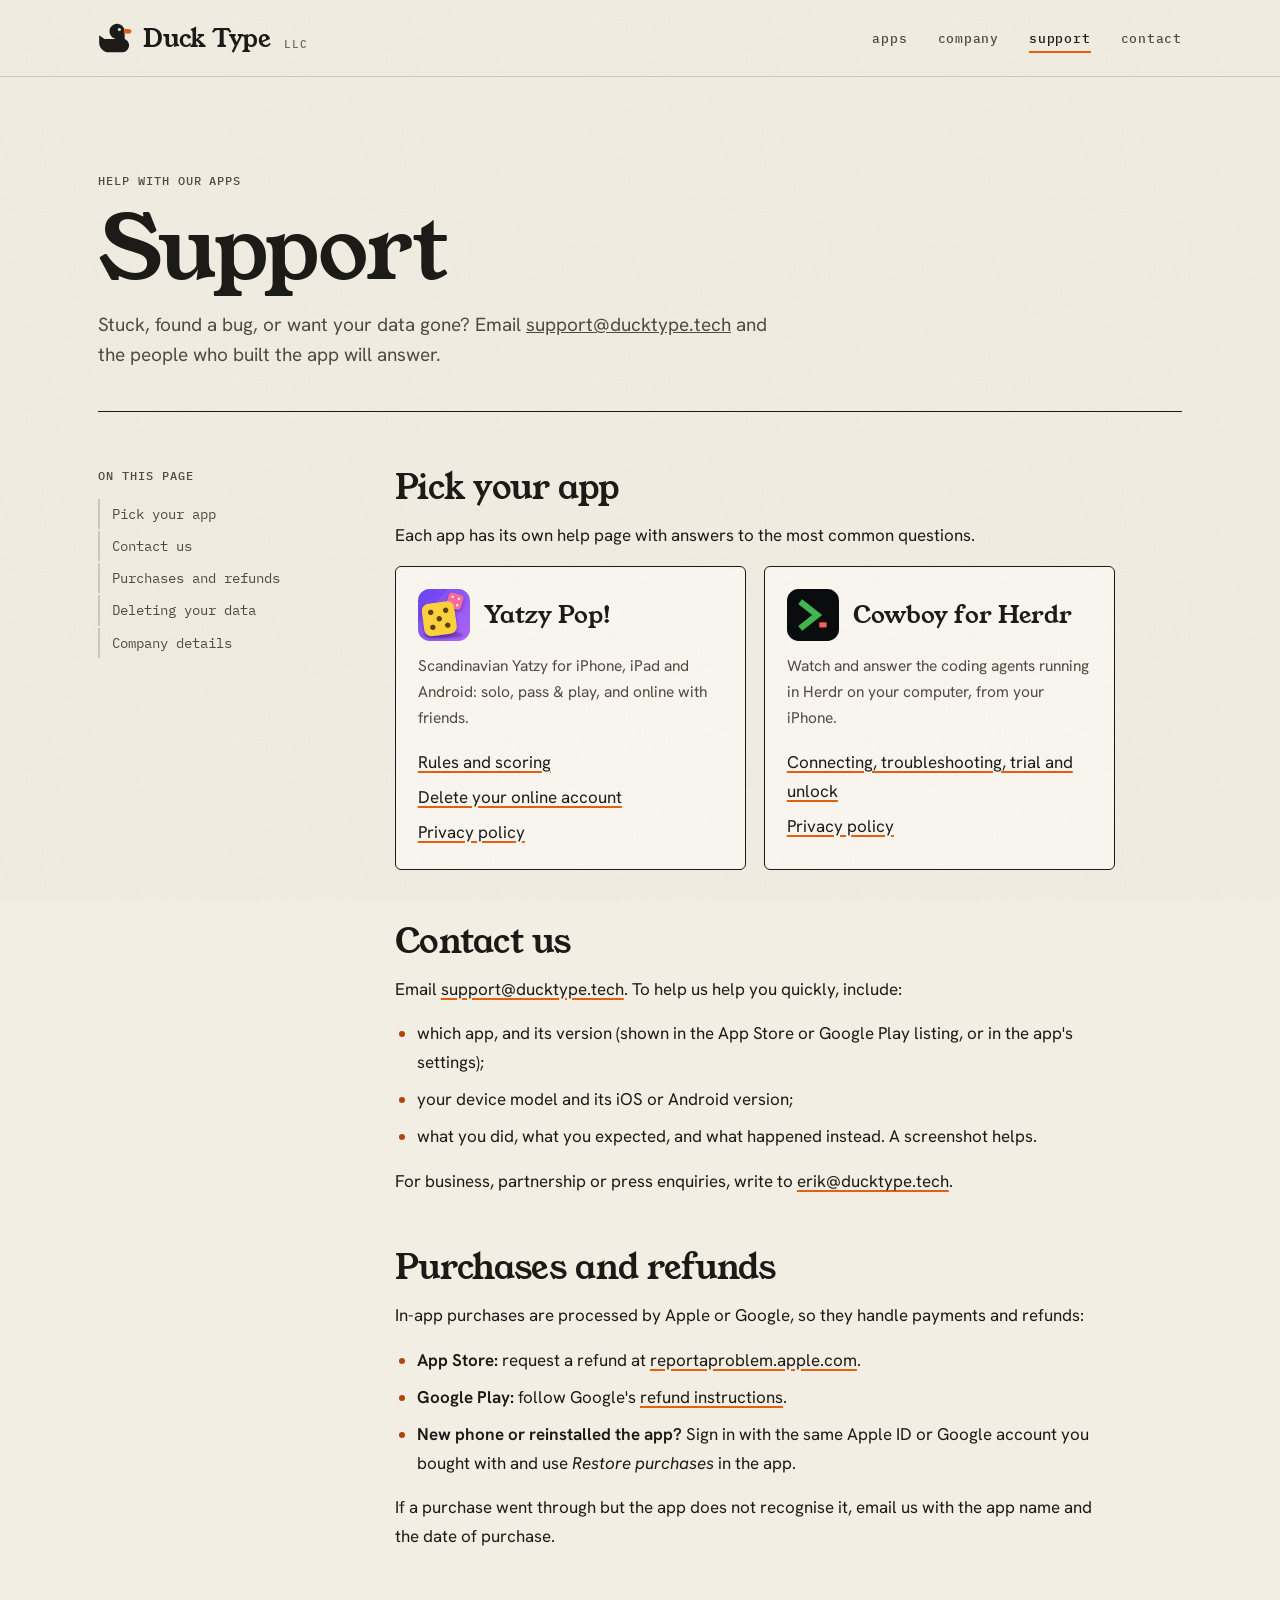
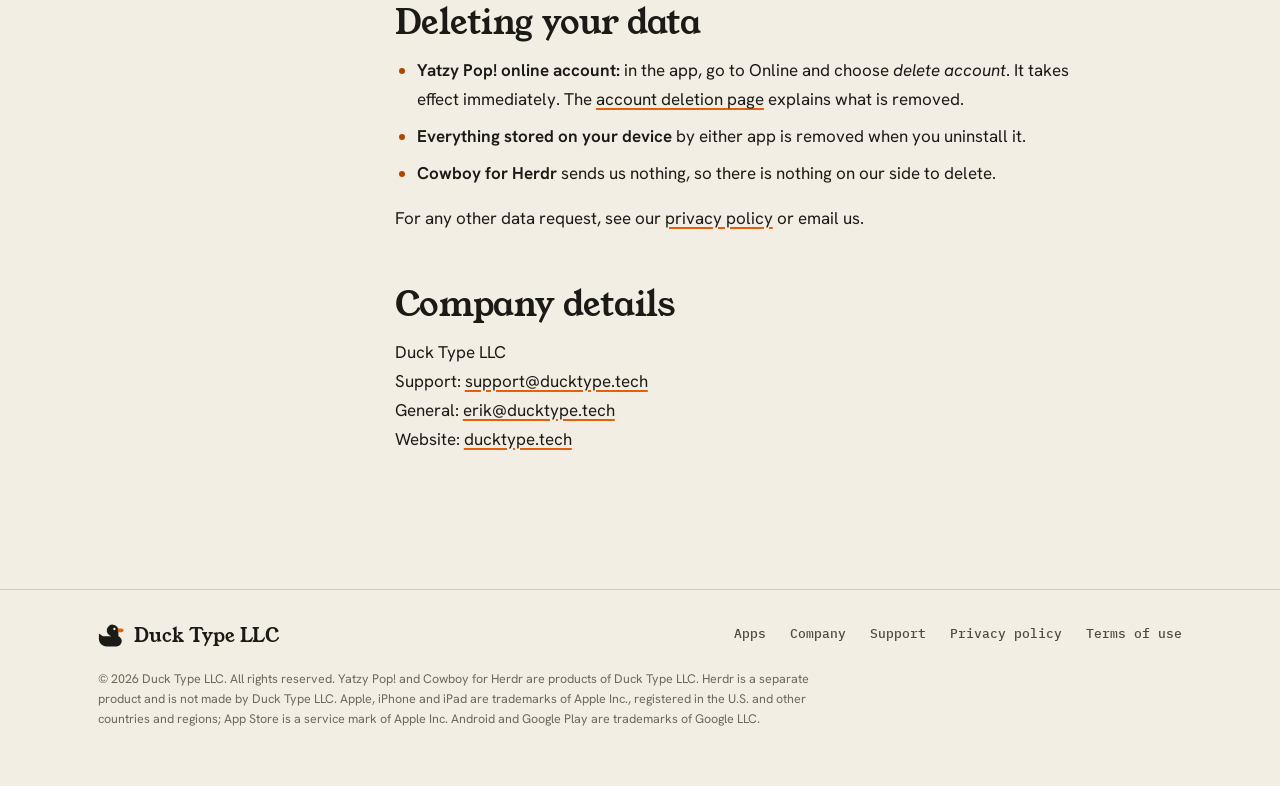
==== support.html @ e338aec7 "Replace the personal portfolio with the Duck Type LLC company site Presents the two apps, Yatzy Pop!" ====
<!doctype html>
<html lang="en">
<head>
<meta charset="utf-8">
<meta name="viewport" content="width=device-width, initial-scale=1">
<title>Support · Duck Type LLC</title>
<meta name="description" content="Get help with Yatzy Pop! or Cowboy for Herdr: contact details, purchases and refunds, and deleting your data.">
<link rel="canonical" href="https://ducktype.tech/support">
<meta property="og:title" content="Support · Duck Type LLC">
<meta property="og:image" content="https://ducktype.tech/og.png">
<meta name="theme-color" content="#f3eee3">
<link rel="icon" href="/favicon.svg" type="image/svg+xml">
<link rel="icon" href="/favicon-48.png" sizes="48x48" type="image/png">
<link rel="apple-touch-icon" href="/apple-touch-icon.png">
<link rel="preload" href="/assets/fonts/young-serif-400.woff2" as="font" type="font/woff2" crossorigin>
<link rel="stylesheet" href="/assets/site.css">
</head>
<body>

<svg width="0" height="0" style="position:absolute" aria-hidden="true" focusable="false">
  <symbol id="duck" viewBox="5 8 58 51">
    <path fill="currentColor" d="M7 29l9 6h19a13 13 0 1 1 15.5-12.7V35c4.4 1.7 7.5 6 7.5 10.9C58 52.6 52.6 58 45.9 58H24C14.6 58 7 50.4 7 41z"/>
    <path style="fill:var(--bill)" d="M49 18h8.5c2.5 0 4.5 1.8 4.5 4s-2 4-4.5 4H49z"/>
    <circle style="fill:var(--paper)" cx="41.5" cy="19" r="2.6"/>
  </symbol>
</svg>

<a class="skip" href="#main">Skip to content</a>

<header class="site-head">
  <div class="wrap head-row">
    <a class="brand" href="/" aria-label="Duck Type LLC, home">
      <svg aria-hidden="true"><use href="#duck"/></svg>
      <span class="brand-name">Duck Type</span><span class="brand-llc">LLC</span>
    </a>
    <nav class="site-nav" aria-label="Main">
      <a href="/#apps">apps</a>
      <a href="/#company" class="nav-optional">company</a>
      <a href="/support" aria-current="page">support</a>
      <a href="/#contact">contact</a>
    </nav>
  </div>
</header>

<main id="main" class="wrap">
  <div class="doc-head">
    <div class="eyebrow">Help with our apps</div>
    <h1>Support</h1>
    <!--email_off-->
    <p>Stuck, found a bug, or want your data gone? Email <a href="mailto:support@ducktype.tech">support@ducktype.tech</a> and the people who built the app will answer.</p>
    <!--/email_off-->
  </div>

  <div class="doc">
    <nav class="toc" aria-label="On this page">
      <div class="eyebrow">On this page</div>
      <ol>
        <li><a href="#apps">Pick your app</a></li>
        <li><a href="#contact">Contact us</a></li>
        <li><a href="#purchases">Purchases and refunds</a></li>
        <li><a href="#delete">Deleting your data</a></li>
        <li><a href="#company">Company details</a></li>
      </ol>
    </nav>

    <article class="prose">
      <h2 id="apps">Pick your app</h2>
      <p>Each app has its own help page with answers to the most common questions.</p>
      <div class="app-help">
        <section class="app-help-card" id="yatzy" aria-labelledby="help-yatzy">
          <header><img src="/assets/img/yatzy-icon.webp" alt="" width="52" height="52"><h3 id="help-yatzy">Yatzy Pop!</h3></header>
          <p>Scandinavian Yatzy for iPhone, iPad and Android: solo, pass &amp; play, and online with friends.</p>
          <ul>
            <li><a href="https://yatzy.ducktype.tech/#rules">Rules and scoring</a></li>
            <li><a href="https://yatzy.ducktype.tech/delete-account">Delete your online account</a></li>
            <li><a href="https://yatzy.ducktype.tech/privacy">Privacy policy</a></li>
          </ul>
        </section>
        <section class="app-help-card" id="cowboy" aria-labelledby="help-cowboy">
          <header><img src="/assets/img/cowboy-icon.webp" alt="" width="52" height="52"><h3 id="help-cowboy">Cowboy for Herdr</h3></header>
          <p>Watch and answer the coding agents running in Herdr on your computer, from your iPhone.</p>
          <ul>
            <li><a href="https://cowboy.ducktype.tech/support">Connecting, troubleshooting, trial and unlock</a></li>
            <li><a href="https://cowboy.ducktype.tech/privacy">Privacy policy</a></li>
          </ul>
        </section>
      </div>

      <h2 id="contact">Contact us</h2>
      <!--email_off-->
      <p>Email <a href="mailto:support@ducktype.tech">support@ducktype.tech</a>. To help us help you quickly, include:</p>
      <!--/email_off-->
      <ul>
        <li>which app, and its version (shown in the App Store or Google Play listing, or in the app's settings);</li>
        <li>your device model and its iOS or Android version;</li>
        <li>what you did, what you expected, and what happened instead. A screenshot helps.</li>
      </ul>
      <!--email_off-->
      <p>For business, partnership or press enquiries, write to <a href="mailto:erik@ducktype.tech">erik@ducktype.tech</a>.</p>
      <!--/email_off-->

      <h2 id="purchases">Purchases and refunds</h2>
      <p>In-app purchases are processed by Apple or Google, so they handle payments and refunds:</p>
      <ul>
        <li><strong>App Store:</strong> request a refund at <a href="https://reportaproblem.apple.com" rel="noopener">reportaproblem.apple.com</a>.</li>
        <li><strong>Google Play:</strong> follow Google's <a href="https://support.google.com/googleplay/answer/2479637" rel="noopener">refund instructions</a>.</li>
        <li><strong>New phone or reinstalled the app?</strong> Sign in with the same Apple ID or Google account you bought with and use <em>Restore purchases</em> in the app.</li>
      </ul>
      <p>If a purchase went through but the app does not recognise it, email us with the app name and the date of purchase.</p>

      <h2 id="delete">Deleting your data</h2>
      <ul>
        <li><strong>Yatzy Pop! online account:</strong> in the app, go to Online and choose <em>delete account</em>. It takes effect immediately. The <a href="https://yatzy.ducktype.tech/delete-account">account deletion page</a> explains what is removed.</li>
        <li><strong>Everything stored on your device</strong> by either app is removed when you uninstall it.</li>
        <li><strong>Cowboy for Herdr</strong> sends us nothing, so there is nothing on our side to delete.</li>
      </ul>
      <p>For any other data request, see our <a href="/privacy">privacy policy</a> or email us.</p>

      <h2 id="company">Company details</h2>
      <!--email_off-->
      <p>Duck Type LLC<br>Support: <a href="mailto:support@ducktype.tech">support@ducktype.tech</a><br>General: <a href="mailto:erik@ducktype.tech">erik@ducktype.tech</a><br>Website: <a href="https://ducktype.tech/">ducktype.tech</a></p>
      <!--/email_off-->
    </article>
  </div>
</main>

<footer class="site-foot">
  <div class="wrap">
    <div class="foot-row">
      <div class="foot-brand"><svg aria-hidden="true"><use href="#duck"/></svg><b>Duck Type LLC</b></div>
      <nav class="foot-nav" aria-label="Footer">
        <a href="/#apps">Apps</a>
        <a href="/#company">Company</a>
        <a href="/support" aria-current="page">Support</a>
        <a href="/privacy">Privacy policy</a>
        <a href="/terms">Terms of use</a>
      </nav>
    </div>
    <p class="foot-legal">© 2026 Duck Type LLC. All rights reserved. Yatzy Pop! and Cowboy for Herdr are products of Duck Type LLC. Herdr is a separate product and is not made by Duck Type LLC. Apple, iPhone and iPad are trademarks of Apple Inc., registered in the U.S. and other countries and regions; App Store is a service mark of Apple Inc. Android and Google Play are trademarks of Google LLC.</p>
  </div>
</footer>

</body>
</html>
---- assets/site.css ----
/* Duck Type LLC: ducktype.tech
   One stylesheet for every page. Fonts are self-hosted (OFL) so the site
   makes no third-party requests. */

@font-face { font-family: "Young Serif"; font-style: normal; font-weight: 400; font-display: swap; src: url("fonts/young-serif-400.woff2") format("woff2"); }
@font-face { font-family: "Hanken Grotesk"; font-style: normal; font-weight: 400 700; font-display: swap; src: url("fonts/hanken-grotesk-var.woff2") format("woff2"); }
@font-face { font-family: "Hanken Grotesk"; font-style: italic; font-weight: 400 700; font-display: swap; src: url("fonts/hanken-grotesk-italic-var.woff2") format("woff2"); }
@font-face { font-family: "IBM Plex Mono"; font-style: normal; font-weight: 400; font-display: swap; src: url("fonts/ibm-plex-mono-400.woff2") format("woff2"); }
@font-face { font-family: "IBM Plex Mono"; font-style: normal; font-weight: 500; font-display: swap; src: url("fonts/ibm-plex-mono-500.woff2") format("woff2"); }

:root {
  --paper: #f3eee3;
  --paper-deep: #e9e1d0;
  --card: #fbf8f1;
  --ink: #1b1a16;
  --ink-soft: #4f4b42;
  --ink-faint: #6e685b;
  --rule: #d3c9b4;
  --bill: #e4600f;
  --bill-ink: #b04604;

  --serif: "Young Serif", "Iowan Old Style", "Palatino Linotype", Georgia, serif;
  --sans: "Hanken Grotesk", "Helvetica Neue", Arial, sans-serif;
  --mono: "IBM Plex Mono", ui-monospace, "SFMono-Regular", Menlo, monospace;

  --gutter: clamp(18px, 5vw, 48px);
  --max: 1180px;
  color-scheme: light;
}

*, *::before, *::after { box-sizing: border-box; }

html { -webkit-text-size-adjust: 100%; scroll-behavior: smooth; }

body {
  margin: 0;
  background: var(--paper);
  color: var(--ink);
  font: 400 17px/1.6 var(--sans);
  -webkit-font-smoothing: antialiased;
  text-rendering: optimizeLegibility;
  overflow-x: hidden;
}

/* Paper grain, kept faint enough to sit under text. */
body::after {
  content: "";
  position: fixed;
  inset: 0;
  pointer-events: none;
  z-index: 50;
  opacity: .55;
  background-image: url("data:image/svg+xml,%3Csvg xmlns='http://www.w3.org/2000/svg' width='180' height='180'%3E%3Cfilter id='n'%3E%3CfeTurbulence type='fractalNoise' baseFrequency='.85' numOctaves='2' stitchTiles='stitch'/%3E%3CfeColorMatrix values='0 0 0 0 .1 0 0 0 0 .09 0 0 0 0 .07 0 0 0 .07 0'/%3E%3C/filter%3E%3Crect width='100%25' height='100%25' filter='url(%23n)'/%3E%3C/svg%3E");
}

img { max-width: 100%; height: auto; display: block; }
a { color: inherit; }
::selection { background: var(--bill); color: var(--card); }
:focus-visible { outline: 2px solid var(--bill); outline-offset: 3px; border-radius: 2px; }

.wrap { max-width: var(--max); margin: 0 auto; padding-inline: var(--gutter); }

.sr-only { position: absolute; width: 1px; height: 1px; margin: -1px; overflow: hidden; clip: rect(0 0 0 0); white-space: nowrap; }

.skip {
  position: absolute; left: 12px; top: -60px; z-index: 60;
  background: var(--ink); color: var(--card); padding: 10px 14px;
  font: 500 13px var(--mono); text-decoration: none;
}
.skip:focus { top: 12px; }

.mono { font-family: var(--mono); }

.eyebrow {
  font: 500 12px/1.4 var(--mono);
  letter-spacing: .08em;
  text-transform: uppercase;
  color: var(--ink-soft);
}

/* ---------- header ---------- */

.site-head { border-bottom: 1px solid var(--rule); }
.head-row { display: flex; align-items: center; justify-content: space-between; gap: 16px; min-height: 76px; }

.brand { display: inline-flex; align-items: center; gap: 11px; text-decoration: none; }
.brand svg { width: 34px; height: 30px; color: var(--ink); flex: none; transition: transform .35s cubic-bezier(.3, 1.6, .5, 1); }
.brand:hover svg { transform: rotate(-8deg); }
.brand-name { font: 400 25px/1 var(--serif); letter-spacing: -.01em; white-space: nowrap; }
.brand-llc { font: 500 11px/1 var(--mono); letter-spacing: .08em; color: var(--ink-faint); margin-left: 2px; align-self: flex-end; padding-bottom: 3px; }

.site-nav { display: flex; align-items: center; gap: clamp(14px, 3vw, 30px); }
.site-nav a {
  font: 500 13px/1 var(--mono);
  letter-spacing: .06em;
  text-transform: lowercase;
  text-decoration: none;
  color: var(--ink-soft);
  padding: 8px 0;
  background: linear-gradient(var(--bill), var(--bill)) left 100% / 0 2px no-repeat;
  transition: background-size .25s ease, color .2s;
}
.site-nav a:hover, .site-nav a[aria-current="page"] { color: var(--ink); background-size: 100% 2px; }

/* ---------- buttons & links ---------- */

.btn {
  display: inline-flex; align-items: center; gap: 10px;
  font: 600 15px/1 var(--sans);
  text-decoration: none;
  padding: 14px 20px;
  border-radius: 999px;
  border: 1.5px solid var(--ink);
  background: var(--ink);
  color: var(--card);
  box-shadow: 0 3px 0 var(--bill);
  transition: transform .15s ease, box-shadow .15s ease;
}
.btn:hover { transform: translateY(-2px); box-shadow: 0 5px 0 var(--bill); }
.btn:active { transform: translateY(1px); box-shadow: 0 1px 0 var(--bill); }
.btn small { font: 500 11px/1 var(--mono); letter-spacing: .06em; text-transform: uppercase; opacity: .7; }
.btn-line { background: transparent; color: var(--ink); box-shadow: none; }
.btn-line:hover { background: var(--ink); color: var(--card); box-shadow: none; }
.btn-off { background: transparent; color: var(--ink-faint); border-color: var(--rule); box-shadow: none; cursor: default; }
.btn-off:hover { transform: none; box-shadow: none; }

.text-link {
  font: 500 14px/1 var(--mono);
  text-decoration: underline;
  text-decoration-color: var(--rule);
  text-decoration-thickness: 1.5px;
  text-underline-offset: 5px;
  transition: text-decoration-color .2s;
}
.text-link:hover { text-decoration-color: var(--bill); }

/* ---------- hero ---------- */

.hero {
  display: grid;
  grid-template-columns: minmax(0, 1.45fr) minmax(0, 1fr);
  gap: clamp(36px, 6vw, 88px);
  align-items: center;
  padding-block: clamp(56px, 9vw, 120px) clamp(48px, 7vw, 96px);
}

.hero h1 {
  font: 400 clamp(46px, 7.2vw, 100px)/.98 var(--serif);
  letter-spacing: -.025em;
  margin: 22px 0 28px;
  text-wrap: balance;
}
.hero h1 em { font-style: normal; color: var(--bill); }

.lede { font-size: clamp(18px, 1.8vw, 21px); line-height: 1.55; color: var(--ink-soft); max-width: 34em; margin: 0 0 34px; text-wrap: pretty; }
.lede strong { color: var(--ink); font-weight: 600; }

.hero-actions { display: flex; flex-wrap: wrap; align-items: center; gap: 14px 26px; }

.specimen {
  position: relative;
  background: var(--card);
  border: 1.5px solid var(--ink);
  border-radius: 6px;
  padding: 26px 28px 30px;
  box-shadow: 10px 10px 0 var(--ink);
  transform: rotate(1.6deg);
  transition: transform .5s cubic-bezier(.3, 1.4, .5, 1);
}
.specimen:hover { transform: rotate(0deg); }
.specimen-top { display: flex; justify-content: space-between; border-bottom: 1px solid var(--rule); padding-bottom: 12px; margin-bottom: 20px; }
.headword { font: 400 clamp(34px, 3.6vw, 46px)/1 var(--serif); margin: 0 0 8px; letter-spacing: -.01em; }
.pron { font: 400 14px/1.4 var(--mono); color: var(--ink-soft); margin: 0 0 18px; }
.pron i { font-family: var(--sans); font-size: 15px; }
.specimen ol { margin: 0; padding-left: 1.4em; display: grid; gap: 10px; font-size: 16px; line-height: 1.55; }
.specimen ol li::marker { font: 500 14px var(--mono); color: var(--bill-ink); }
.specimen-duck { position: absolute; width: 74px; height: 66px; right: -18px; bottom: -34px; color: var(--ink); transform: rotate(-6deg); }

.hero-strip {
  display: flex; flex-wrap: wrap; gap: 10px 0;
  border-block: 1px solid var(--rule);
  padding-block: 14px;
}
.hero-strip span { font: 500 12px/1.4 var(--mono); letter-spacing: .08em; text-transform: uppercase; color: var(--ink-soft); padding-right: 22px; margin-right: 22px; border-right: 1px solid var(--rule); }
.hero-strip span:last-child { border-right: 0; }

/* Load-in: one staggered pass, nothing after. */
@media (prefers-reduced-motion: no-preference) {
  .rise { opacity: 0; transform: translateY(18px); animation: rise .8s cubic-bezier(.2, .7, .2, 1) forwards; }
  .rise-2 { animation-delay: .08s; }
  .rise-3 { animation-delay: .16s; }
  .rise-4 { animation-delay: .24s; }
  .rise-5 { animation-delay: .36s; }
  .specimen.rise { transform: translateY(18px) rotate(1.6deg); animation-name: rise-tilt; }
  @keyframes rise { to { opacity: 1; transform: none; } }
  @keyframes rise-tilt { to { opacity: 1; transform: rotate(1.6deg); } }
}

/* ---------- sections ---------- */

.section { padding-block: clamp(72px, 10vw, 128px) 0; }
.section-head { display: grid; grid-template-columns: minmax(0, 1fr) minmax(0, 1fr); gap: 24px 64px; align-items: end; margin-bottom: clamp(36px, 5vw, 60px); }
.section-head h2 { font: 400 clamp(38px, 5vw, 64px)/1 var(--serif); letter-spacing: -.02em; margin: 14px 0 0; }
.section-head p { margin: 0; color: var(--ink-soft); font-size: 18px; max-width: 30em; text-wrap: pretty; }

/* ---------- apps ---------- */

.app {
  display: grid;
  grid-template-columns: minmax(0, 1fr) minmax(0, 1.05fr);
  gap: clamp(32px, 5vw, 72px);
  align-items: stretch;
  border-top: 1.5px solid var(--ink);
  padding-block: clamp(28px, 4vw, 44px) clamp(56px, 7vw, 88px);
}
.app:nth-of-type(even) .app-stage { order: -1; }

.app-index { display: flex; justify-content: space-between; align-items: baseline; margin-bottom: 26px; }
.app-num { font: 400 15px/1 var(--mono); color: var(--ink-faint); }

.app-title { display: flex; align-items: center; gap: 18px; margin-bottom: 20px; }
.app-icon { width: 76px; height: 76px; border-radius: 22.5%; flex: none; box-shadow: 0 1px 0 rgba(0, 0, 0, .08), 0 10px 22px -8px rgba(27, 26, 22, .45); }
.app-title h3 { font: 400 clamp(34px, 4vw, 50px)/1 var(--serif); letter-spacing: -.02em; margin: 0; }
.app-title .kind { display: block; margin-top: 8px; }

.app-tagline { font: 400 clamp(21px, 2.1vw, 25px)/1.3 var(--serif); margin: 0 0 16px; text-wrap: balance; }
.app-copy p.body { color: var(--ink-soft); margin: 0 0 26px; text-wrap: pretty; }

.specs { display: grid; grid-template-columns: max-content 1fr; margin: 0 0 30px; border-top: 1px solid var(--rule); }
.specs dt, .specs dd { margin: 0; padding: 11px 0; border-bottom: 1px solid var(--rule); }
.specs dt { font: 500 12px/1.9 var(--mono); letter-spacing: .07em; text-transform: uppercase; color: var(--ink-faint); padding-right: 28px; }
.specs dd { font-size: 16px; }
.status { display: inline-flex; align-items: center; gap: 8px; }
.status::before { content: ""; width: 8px; height: 8px; border-radius: 50%; background: #2f9e55; box-shadow: 0 0 0 3px rgba(47, 158, 85, .18); }
.status.soon::before { background: var(--bill); box-shadow: 0 0 0 3px rgba(228, 96, 15, .18); }

.app-actions { display: flex; flex-wrap: wrap; gap: 12px; margin-bottom: 22px; }
.app-links { display: flex; flex-wrap: wrap; gap: 10px 24px; }

.app-stage {
  position: relative;
  border-radius: 28px;
  overflow: hidden;
  min-height: 560px;
  display: flex;
  align-items: center;
  justify-content: center;
  padding: 48px 24px;
  isolation: isolate;
}

.phone {
  position: relative;
  width: 250px;
  padding: 8px;
  border-radius: 38px;
  background: #0c0b0f;
  box-shadow: 0 0 0 1.5px rgba(255, 255, 255, .12) inset, 0 40px 70px -20px rgba(0, 0, 0, .55);
}
.phone img { width: 100%; border-radius: 30px; }

/* Yatzy Pop!: its own candy palette. */
.stage-yatzy { background: radial-gradient(120% 90% at 85% 0%, #a855f7 0%, transparent 60%), linear-gradient(160deg, #4b2fe6 0%, #6a45f7 45%, #9b4df5 100%); }
.stage-yatzy::before, .stage-yatzy::after { content: ""; position: absolute; border-radius: 50%; background: rgba(255, 255, 255, .08); z-index: -1; }
.stage-yatzy::before { width: 440px; height: 440px; top: -160px; left: -140px; }
.stage-yatzy::after { width: 300px; height: 300px; bottom: -120px; right: -80px; }
.stage-yatzy .phone { transform: rotate(-4deg); }

.die {
  --pip: #5b4300;
  position: absolute;
  width: 96px; height: 96px;
  border-radius: 24px;
  background: #ffd23e;
  box-shadow: inset 0 -6px 0 rgba(120, 80, 0, .18), 0 14px 26px -10px rgba(30, 8, 90, .55);
}
.die::before { content: ""; position: absolute; inset: 14px; }
.die-5::before {
  background:
    radial-gradient(circle, var(--pip) 62%, transparent 66%) 0 0 / 18px 18px no-repeat,
    radial-gradient(circle, var(--pip) 62%, transparent 66%) 100% 0 / 18px 18px no-repeat,
    radial-gradient(circle, var(--pip) 62%, transparent 66%) 50% 50% / 18px 18px no-repeat,
    radial-gradient(circle, var(--pip) 62%, transparent 66%) 0 100% / 18px 18px no-repeat,
    radial-gradient(circle, var(--pip) 62%, transparent 66%) 100% 100% / 18px 18px no-repeat;
}
.die-3 { --pip: #fff; background: #ff6b9d; width: 76px; height: 76px; border-radius: 19px; box-shadow: inset 0 -5px 0 rgba(120, 10, 50, .2), 0 14px 26px -10px rgba(30, 8, 90, .55); }
.die-3::before {
  inset: 12px;
  background:
    radial-gradient(circle, var(--pip) 62%, transparent 66%) 0 0 / 15px 15px no-repeat,
    radial-gradient(circle, var(--pip) 62%, transparent 66%) 50% 50% / 15px 15px no-repeat,
    radial-gradient(circle, var(--pip) 62%, transparent 66%) 100% 100% / 15px 15px no-repeat;
}
.stage-yatzy .die-5 { left: 9%; bottom: 13%; transform: rotate(-14deg); }
.stage-yatzy .die-3 { right: 10%; top: 12%; transform: rotate(12deg); }

/* Cowboy: a terminal. */
.stage-cowboy { background: #0a0b0d; color: #d6d7da; flex-direction: column; gap: 26px; }
.stage-cowboy::before {
  content: ""; position: absolute; inset: 0; z-index: -1;
  background: repeating-linear-gradient(0deg, rgba(255, 255, 255, .025) 0 1px, transparent 1px 4px);
}
.term-line { font: 500 14px/1.4 var(--mono); white-space: nowrap; }
.term-line .g { color: #3fbf5b; }
.term-line .r { color: #f0605d; font-weight: 700; }
.term-line .f { color: #6b6f78; }
.cursor { display: inline-block; width: .6em; height: 1.1em; vertical-align: -.2em; background: #d6d7da; margin-left: 4px; }
@media (prefers-reduced-motion: no-preference) { .cursor { animation: blink 1.1s steps(1) infinite; } }
@keyframes blink { 50% { opacity: 0; } }
.stage-cowboy .phone { background: #1b1d22; }
.term-tags { display: flex; flex-wrap: wrap; justify-content: center; gap: 8px 18px; font: 400 12px/1.4 var(--mono); color: #8d919a; }
.term-tags span::before { content: "· "; color: #3fbf5b; }

@media (prefers-reduced-motion: no-preference) {
  .stage-yatzy .die-5 { animation: tumble 7s ease-in-out infinite; }
  .stage-yatzy .die-3 { animation: tumble-b 6s ease-in-out infinite; }
  @keyframes tumble { 50% { transform: translateY(-12px) rotate(-6deg); } }
  @keyframes tumble-b { 50% { transform: translateY(10px) rotate(20deg); } }
}

/* ---------- company ---------- */

.company { display: grid; grid-template-columns: minmax(0, 1.1fr) minmax(0, 1fr); gap: clamp(40px, 6vw, 88px); border-top: 1.5px solid var(--ink); padding-top: clamp(36px, 5vw, 56px); }
.company-copy p { margin: 0 0 18px; font-size: 18px; color: var(--ink-soft); text-wrap: pretty; }
.company-copy p:first-child { font: 400 clamp(24px, 2.4vw, 30px)/1.35 var(--serif); color: var(--ink); margin-bottom: 24px; }

.principles { list-style: none; margin: 40px 0 0; padding: 0; display: grid; gap: 0; counter-reset: p; }
.principles li { counter-increment: p; display: grid; grid-template-columns: 52px 1fr; padding: 18px 0; border-top: 1px solid var(--rule); }
.principles li::before { content: "0" counter(p); font: 500 13px/1.9 var(--mono); color: var(--bill-ink); }
.principles b { display: block; font-weight: 650; font-size: 17px; }
.principles span { color: var(--ink-soft); font-size: 16px; }

.facts {
  background: var(--card);
  border: 1.5px solid var(--ink);
  border-radius: 6px;
  padding: 26px 28px 12px;
  align-self: start;
  box-shadow: 8px 8px 0 var(--paper-deep);
}
.facts h3 { font: 400 26px/1.1 var(--serif); margin: 0 0 4px; }
.facts .eyebrow { margin-bottom: 18px; }
.facts dl { margin: 0; display: grid; grid-template-columns: minmax(0, 11em) minmax(0, 1fr); }
.facts dt, .facts dd { margin: 0; padding: 12px 0; border-top: 1px solid var(--rule); }
.facts dt { font: 500 12px/1.7 var(--mono); letter-spacing: .06em; text-transform: uppercase; color: var(--ink-faint); padding-right: 16px; }
.facts dd { font-size: 16px; overflow-wrap: anywhere; }
.facts a { text-decoration-color: var(--rule); text-underline-offset: 4px; }
.facts a:hover { text-decoration-color: var(--bill); }

/* ---------- contact ---------- */

.contact { text-align: left; padding-bottom: clamp(72px, 10vw, 128px); }
.contact-card {
  background: var(--ink);
  color: var(--card);
  border-radius: 28px;
  padding: clamp(36px, 6vw, 72px);
  display: grid;
  grid-template-columns: minmax(0, 1.15fr) minmax(0, 1fr);
  gap: 40px;
  align-items: end;
  position: relative;
  overflow: hidden;
}
.contact-card .eyebrow { color: #b9b2a2; }
.contact-card h2 { font: 400 clamp(44px, 5.2vw, 72px)/.95 var(--serif); letter-spacing: -.025em; margin: 16px 0 20px; }
.contact-card p { color: #cfc8b8; margin: 0; max-width: 28em; }
.contact-list { display: grid; gap: 0; }
.contact-list a {
  display: grid; gap: 4px;
  padding: 18px 0;
  border-top: 1px solid rgba(243, 238, 227, .18);
  text-decoration: none;
}
.contact-list a:last-child { border-bottom: 1px solid rgba(243, 238, 227, .18); }
.contact-list small { font: 500 12px/1.4 var(--mono); letter-spacing: .08em; text-transform: uppercase; color: #b9b2a2; }
.contact-list span { font: 400 clamp(22px, 2.6vw, 32px)/1.2 var(--serif); overflow-wrap: anywhere; transition: color .2s; }
.contact-list a:hover span { color: #ff9a55; }
.contact-duck { position: absolute; width: 46px; height: 41px; right: 22px; top: 18px; color: var(--card); --paper: var(--ink); transform: rotate(-8deg); pointer-events: none; }

/* ---------- footer ---------- */

.site-foot { border-top: 1px solid var(--rule); padding-block: 34px 44px; font-size: 14px; color: var(--ink-soft); }
.foot-row { display: flex; flex-wrap: wrap; justify-content: space-between; gap: 22px 40px; align-items: flex-start; }
.foot-brand { display: flex; align-items: center; gap: 10px; }
.foot-brand svg { width: 26px; height: 23px; color: var(--ink); }
.foot-brand b { font: 400 19px/1 var(--serif); color: var(--ink); font-weight: 400; }
.foot-nav { display: flex; flex-wrap: wrap; gap: 8px 24px; }
.foot-nav a { font: 500 13px/1.6 var(--mono); text-decoration: none; }
.foot-nav a:hover { text-decoration: underline; text-decoration-color: var(--bill); text-underline-offset: 4px; }
.foot-legal { margin-top: 22px; font-size: 12.5px; line-height: 1.6; color: var(--ink-faint); max-width: 60em; }

/* ---------- documents (privacy, terms, support) ---------- */

.doc-head { padding-block: clamp(48px, 8vw, 96px) clamp(28px, 4vw, 40px); border-bottom: 1.5px solid var(--ink); margin-bottom: clamp(32px, 5vw, 56px); }
.doc-head h1 { font: 400 clamp(44px, 7vw, 88px)/.98 var(--serif); letter-spacing: -.025em; margin: 16px 0 18px; }
.doc-head p { margin: 0; color: var(--ink-soft); font-size: 19px; max-width: 36em; text-wrap: pretty; }

.doc { display: grid; grid-template-columns: minmax(0, 220px) minmax(0, 720px); gap: clamp(32px, 6vw, 96px); padding-bottom: clamp(72px, 10vw, 120px); }
.toc { position: sticky; top: 24px; align-self: start; }
.toc ol { list-style: none; margin: 14px 0 0; padding: 0; display: grid; gap: 2px; }
.toc a { display: block; font: 400 13.5px/1.5 var(--mono); color: var(--ink-soft); text-decoration: none; padding: 5px 0 5px 12px; border-left: 2px solid var(--rule); }
.toc a:hover { color: var(--ink); border-left-color: var(--bill); }

.prose { font-size: 17px; line-height: 1.7; }
.prose h2 { font: 400 clamp(26px, 3vw, 34px)/1.15 var(--serif); letter-spacing: -.01em; margin: 52px 0 14px; scroll-margin-top: 24px; }
.prose h2:first-child { margin-top: 0; }
.prose h3 { font-size: 18px; font-weight: 650; margin: 28px 0 6px; }
.prose p, .prose ul, .prose ol { margin: 0 0 16px; }
.prose ul, .prose ol { padding-left: 1.3em; }
.prose li { margin-bottom: 8px; }
.prose li::marker { color: var(--bill-ink); }
.prose a { text-decoration-color: var(--bill); text-decoration-thickness: 1.5px; text-underline-offset: 3px; }
.prose code { font: 400 .88em var(--mono); background: var(--paper-deep); padding: 1px 5px; border-radius: 3px; }
.prose strong { font-weight: 650; }

.callout { background: var(--card); border: 1.5px solid var(--ink); border-radius: 6px; padding: 20px 24px; margin: 24px 0; box-shadow: 6px 6px 0 var(--paper-deep); }
.callout p:last-child { margin-bottom: 0; }

.table-scroll { overflow-x: auto; margin: 20px 0 24px; }
.prose table { width: 100%; border-collapse: collapse; font-size: 15.5px; line-height: 1.55; min-width: 520px; }
.prose th, .prose td { text-align: left; vertical-align: top; padding: 12px 14px 12px 0; border-top: 1px solid var(--rule); }
.prose th { font: 500 12px/1.6 var(--mono); letter-spacing: .06em; text-transform: uppercase; color: var(--ink-faint); border-top: 1.5px solid var(--ink); }

.app-help { display: grid; grid-template-columns: repeat(auto-fit, minmax(260px, 1fr)); gap: 18px; margin: 8px 0 28px; }
.app-help-card { background: var(--card); border: 1.5px solid var(--ink); border-radius: 6px; padding: 22px; display: grid; gap: 12px; align-content: start; }
.app-help-card header { display: flex; align-items: center; gap: 14px; }
.app-help-card img { width: 52px; height: 52px; border-radius: 22.5%; }
.app-help-card h3 { margin: 0; font: 400 24px/1.1 var(--serif); }
.app-help-card p { margin: 0; font-size: 15.5px; color: var(--ink-soft); }
.app-help-card ul { list-style: none; padding: 0; margin: 4px 0 0; display: grid; gap: 6px; }
.app-help-card li { margin: 0; }

/* ---------- 404 ---------- */

.lost { min-height: 62vh; display: grid; place-content: center; text-align: center; gap: 18px; padding-block: 80px; }
.lost svg { width: 120px; height: 107px; margin: 0 auto; color: var(--ink); transform: scaleX(-1) rotate(-8deg); }
.lost h1 { font: 400 clamp(42px, 6vw, 72px)/1 var(--serif); margin: 0; }
.lost p { margin: 0 auto; color: var(--ink-soft); max-width: 26em; }

/* ---------- responsive ---------- */

@media (max-width: 940px) {
  .hero { grid-template-columns: 1fr; }
  .specimen { max-width: 520px; margin-right: 18px; }
  .section-head { grid-template-columns: 1fr; }
  .app { grid-template-columns: 1fr; }
  .app:nth-of-type(even) .app-stage { order: 0; }
  .company { grid-template-columns: 1fr; }
  .contact-card { grid-template-columns: 1fr; }
  .doc { grid-template-columns: 1fr; }
  .toc { position: static; }
}

@media (max-width: 560px) {
  body { font-size: 16px; }
  .head-row { min-height: 64px; }
  .brand-name { font-size: 22px; }
  .brand svg { width: 28px; height: 25px; }
  .brand-llc { display: none; }
  .site-nav a.nav-optional { display: none; }
  .app-stage { min-height: 0; padding: 40px 16px; border-radius: 22px; }
  .phone { width: 210px; border-radius: 32px; }
  .phone img { border-radius: 25px; }
  .die { width: 70px; height: 70px; border-radius: 18px; }
  .die::before { inset: 10px; }
  .die-5::before { background-size: 14px 14px; }
  .die-3 { width: 56px; height: 56px; border-radius: 14px; }
  .die-3::before { inset: 9px; background-size: 11px 11px; }
  .term-line { font-size: 12px; }
  .facts { padding: 22px 18px 8px; }
  .facts dl { grid-template-columns: 1fr; }
  .facts dd { border-top: 0; padding-top: 0; }
  .hero-strip span { border-right: 0; margin-right: 0; padding-right: 0; width: 100%; }
  .contact-card { border-radius: 22px; }
  .specimen { padding: 22px 20px 26px; box-shadow: 7px 7px 0 var(--ink); }
}
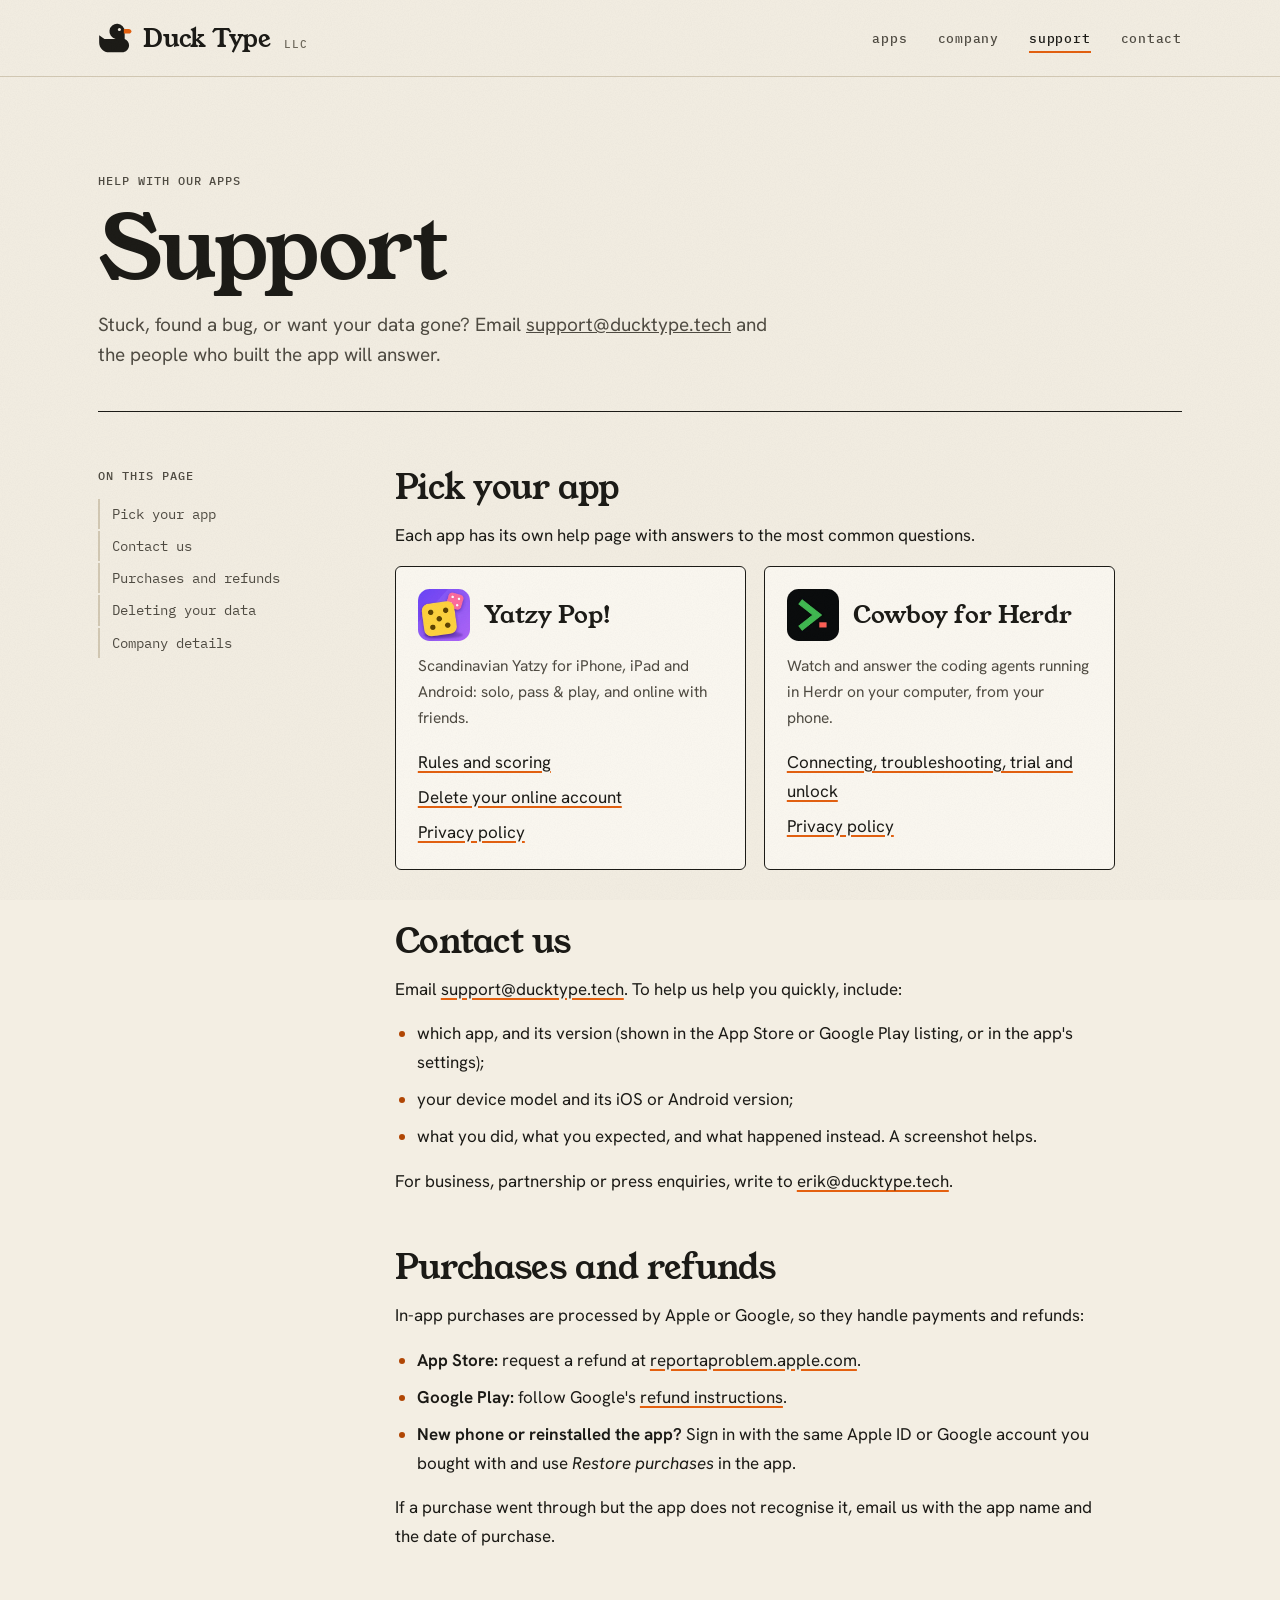
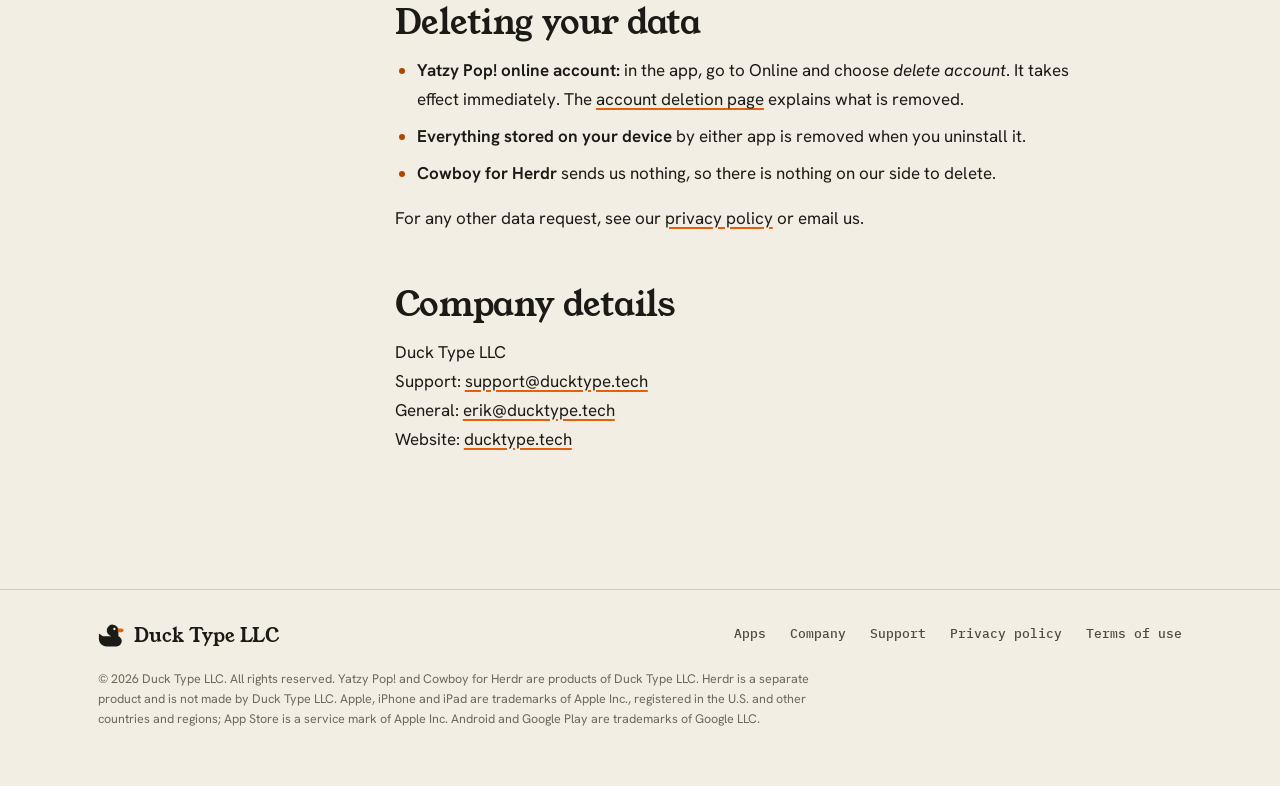
==== commit da42903a: "Cowboy is on Google Play Co-Authored-By: Claude Opus 5.5 (1M context) <noreply@anthropic.com>" ====
--- a/support.html
+++ b/support.html
@@ -78,7 +78,7 @@
         </section>
         <section class="app-help-card" id="cowboy" aria-labelledby="help-cowboy">
           <header><img src="/assets/img/cowboy-icon.webp" alt="" width="52" height="52"><h3 id="help-cowboy">Cowboy for Herdr</h3></header>
-          <p>Watch and answer the coding agents running in Herdr on your computer, from your iPhone.</p>
+          <p>Watch and answer the coding agents running in Herdr on your computer, from your phone.</p>
           <ul>
             <li><a href="https://cowboy.ducktype.tech/support">Connecting, troubleshooting, trial and unlock</a></li>
             <li><a href="https://cowboy.ducktype.tech/privacy">Privacy policy</a></li>
--- a/assets/site.css
+++ b/assets/site.css
@@ -121,8 +121,6 @@
 .btn small { font: 500 11px/1 var(--mono); letter-spacing: .06em; text-transform: uppercase; opacity: .7; }
 .btn-line { background: transparent; color: var(--ink); box-shadow: none; }
 .btn-line:hover { background: var(--ink); color: var(--card); box-shadow: none; }
-.btn-off { background: transparent; color: var(--ink-faint); border-color: var(--rule); box-shadow: none; cursor: default; }
-.btn-off:hover { transform: none; box-shadow: none; }
 
 .text-link {
   font: 500 14px/1 var(--mono);
